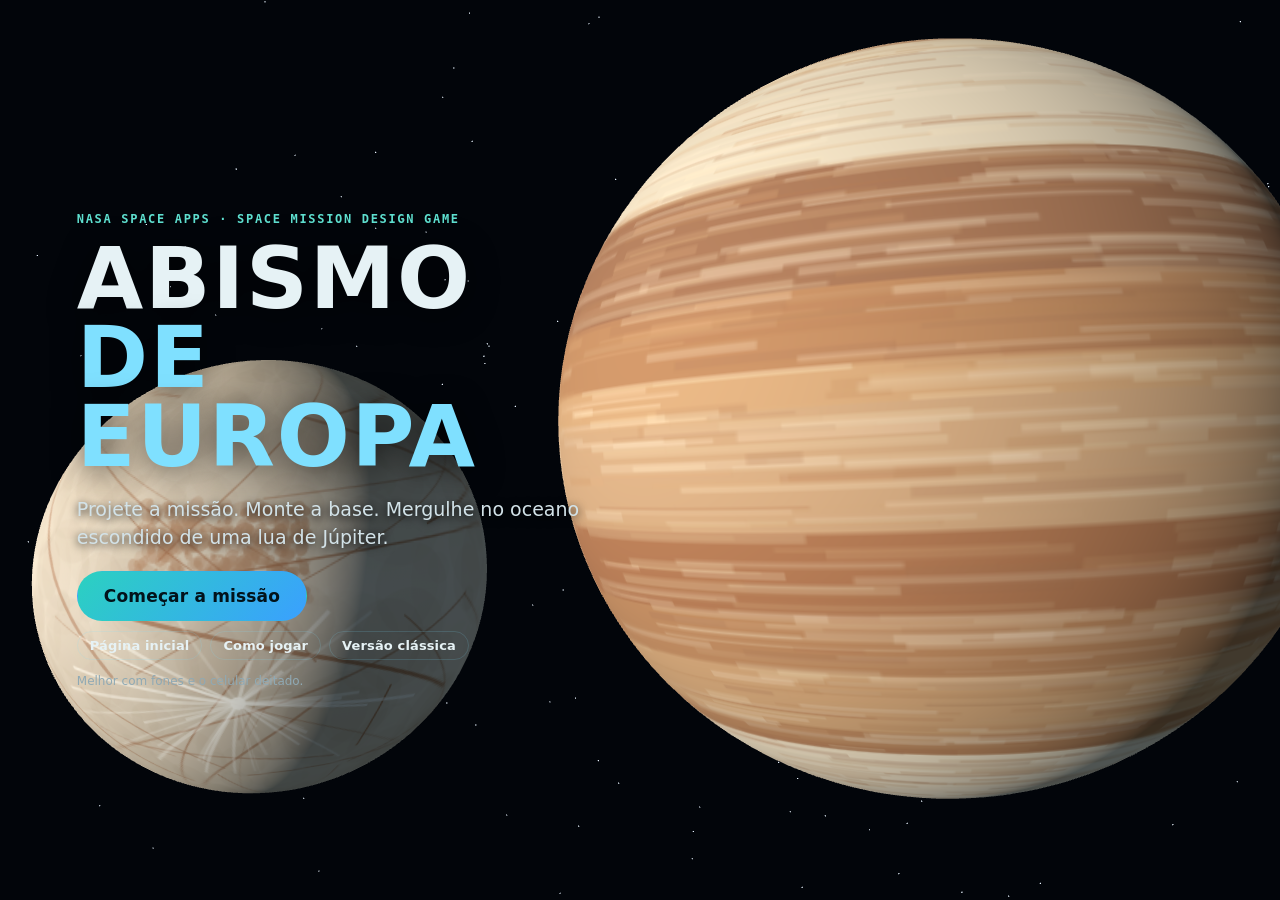
==== jogo.html @ f0102093 "Versão 2 web: página inicial com simulador e jogo de projeto de missão Porta o projeto Unity v2 para" ====
<!doctype html>
<html lang="pt-BR">
<head>
<meta charset="utf-8">
<meta name="viewport" content="width=device-width, initial-scale=1, viewport-fit=cover, user-scalable=no">
<meta name="theme-color" content="#04090f">
<meta name="apple-mobile-web-app-capable" content="yes">
<title>Abismo de Europa · o jogo</title>
<link rel="icon" href="data:image/svg+xml,%3Csvg xmlns='http://www.w3.org/2000/svg' viewBox='0 0 32 32'%3E%3Ccircle cx='16' cy='16' r='13' fill='%23d8cfc0'/%3E%3Cpath d='M5 13c8 3 14-4 22 1M7 21c6-2 12 3 19-2' stroke='%23965f3c' stroke-width='1.6' fill='none'/%3E%3C/svg%3E">
<link rel="stylesheet" href="css/base.css">
<link rel="stylesheet" href="css/game.css">
</head>
<body>
<canvas id="view" aria-label="Cena 3D"></canvas>
<div id="ui">
  <!-- barra de recursos -->
  <div id="hud" hidden>
    <div class="res" id="res"></div>
    <div class="hud-r">
      <span id="hud-cycle" class="pill"></span>
      <button class="ico" id="b-map" title="Mapa (M)">🗺</button>
      <button class="ico" id="b-diary" title="Diário (D)">📓</button>
      <button class="ico" id="b-mute" title="Som (S)">🔊</button>
    </div>
  </div>

  <!-- abertura -->
  <section id="s-title" class="screen">
    <div class="title-box">
      <p class="kicker">NASA Space Apps · Space Mission Design Game</p>
      <h1>ABISMO<br><span>DE EUROPA</span></h1>
      <p class="sub">Projete a missão. Monte a base. Mergulhe no oceano escondido de uma lua de Júpiter.</p>
      <div class="row"><button class="btn primary big" id="b-start">Começar a missão</button></div>
      <div class="row small"><a href="./" class="btn ghost small">Página inicial</a><button class="btn ghost small" id="b-how">Como jogar</button><a href="classico/" class="btn ghost small">Versão clássica</a></div>
      <p class="hint">Melhor com fones e o celular deitado.</p>
    </div>
  </section>

  <!-- projeto da missão -->
  <section id="s-design" class="screen" hidden>
    <div class="design">
      <header class="d-head">
        <p class="kicker">Projeto da missão</p>
        <nav class="steps" id="steps"></nav>
      </header>
      <div class="d-body" id="d-body"></div>
      <footer class="d-foot">
        <div class="d-meters" id="d-meters"></div>
        <div class="d-nav"><button class="btn ghost" id="d-prev">◂ Voltar</button><button class="btn primary" id="d-next">Próximo ▸</button></div>
      </footer>
    </div>
  </section>

  <!-- planejamento entre ciclos -->
  <section id="s-plan" class="screen" hidden>
    <aside class="panel plan-panel">
      <nav class="tabs" id="plan-tabs"></nav>
      <div class="tab-body" id="plan-body"></div>
    </aside>
    <aside class="panel plan-side" id="plan-side"></aside>
    <div class="plan-go"><button class="btn warm big" id="b-dive">Mergulhar ▸</button></div>
  </section>

  <!-- mergulho -->
  <section id="s-dive" class="screen" hidden>
    <div class="zone-box" id="zone-box"></div>
    <div class="log" id="log"></div>
    <div class="actions" id="actions"></div>
  </section>

  <!-- EVA -->
  <section id="s-eva" class="screen" hidden>
    <div class="eva-top"><div class="suit"><span>O₂ DO TRAJE</span><i><s id="suit-bar"></s></i><b id="suit-txt"></b></div><div class="pill" id="eva-count"></div></div>
    <div class="eva-help" id="eva-help">WASD ou setas: mover · Espaço/C: subir/descer · Shift: nadar rápido · arraste: câmera · E: entrar na eclusa</div>
    <div class="stick" id="stick"><i></i></div>
    <div class="eva-btns"><button class="btn small" id="eva-up">▲ subir</button><button class="btn small" id="eva-down">▼ descer</button><button class="btn warm" id="eva-back">Voltar à eclusa</button></div>
  </section>

  <!-- fim -->
  <section id="s-end" class="screen" hidden><div class="end" id="end"></div></section>

  <!-- diálogo -->
  <div id="dlg" hidden>
    <div class="dlg-box">
      <img id="dlg-img" alt="">
      <div class="dlg-main">
        <div class="dlg-who"><b id="dlg-name"></b><span id="dlg-role"></span></div>
        <p id="dlg-text"></p>
        <div id="dlg-choices"></div>
        <p id="dlg-note"></p>
        <button class="btn small" id="dlg-next">Continuar ▸</button>
      </div>
    </div>
  </div>

  <div id="card" hidden></div>
  <div id="sheet" hidden><div class="sheet-box"><button class="ico close" id="sheet-x" aria-label="Fechar">✕</button><div id="sheet-body"></div></div></div>
  <div id="toast" hidden></div>
  <div id="fade"><span id="fade-txt"></span></div>
  <div id="rotate" hidden><div><p>📱↻</p><p>Gire o celular para jogar deitado.</p><button class="btn small" id="rot-ok">Continuar assim</button></div></div>
</div>

<script src="lib/three.min.js"></script>
<script>window.THREE || document.write('<script src="https://cdn.jsdelivr.net/npm/three@0.128.0/build/three.min.js"><\/script>')</script>
<script type="module" src="src/game.js"></script>
</body>
</html>
---- css/base.css ----
/* Abismo de Europa · estilos compartilhados (página inicial e jogo) */
:root {
  --bg: #04090f; --bg2: #08131c; --panel: rgba(9, 22, 32, .86); --panel2: rgba(14, 32, 46, .92);
  --line: rgba(127, 224, 255, .16); --grid: rgba(255, 255, 255, .08);
  --ink: #e6f2f5; --muted: #8fa9b4; --dim: #5d7580;
  --teal: #5fe0d0; --cyan: #7fe0ff; --amber: #ffc46a; --orange: #ff9a5a; --green: #7fff9a; --red: #ff6a5a; --violet: #b49cff;
  --o2: #7fe0ff; --energy: #ffc46a; --hull: #c9d4dc; --morale: #ff9ac8; --budget: #7fff9a; --science: #b49cff;
  --radius: 14px; --font: "Inter", system-ui, -apple-system, "Segoe UI", Roboto, sans-serif; --mono: "JetBrains Mono", ui-monospace, Menlo, monospace;
  --safe-l: env(safe-area-inset-left, 0px); --safe-r: env(safe-area-inset-right, 0px); --safe-t: env(safe-area-inset-top, 0px); --safe-b: env(safe-area-inset-bottom, 0px);
  color-scheme: dark;
}
* { box-sizing: border-box; }
html, body { margin: 0; background: var(--bg); color: var(--ink); font-family: var(--font); -webkit-font-smoothing: antialiased; }
a { color: var(--cyan); }
button { font: inherit; color: inherit; cursor: pointer; }
.btn { text-decoration: none; display: inline-flex; align-items: center; justify-content: center; gap: 6px; border: 1px solid var(--line); background: var(--panel2); color: var(--ink); padding: 10px 16px; border-radius: 999px; font-weight: 600; letter-spacing: .01em; transition: transform .15s, background .15s, border-color .15s; touch-action: manipulation; }
.btn:hover:not(:disabled) { border-color: var(--cyan); transform: translateY(-1px); }
.btn:disabled { opacity: .4; cursor: not-allowed; }
.btn.primary { background: linear-gradient(135deg, #2bd1c0, #3aa0ff); color: #02121a; border-color: transparent; }
.btn.warm { background: linear-gradient(135deg, #ffc46a, #ff8a4a); color: #1a0c02; border-color: transparent; }
.btn.ghost { background: transparent; }
.btn.small { padding: 6px 12px; font-size: 13px; }
.chip { border: 1px solid var(--line); background: rgba(8, 20, 30, .7); color: var(--muted); padding: 7px 13px; border-radius: 999px; font-size: 13px; font-weight: 600; }
.chip.on { color: #02121a; background: var(--cyan); border-color: var(--cyan); }
.kicker { font: 600 12px/1.2 var(--mono); letter-spacing: .14em; text-transform: uppercase; color: var(--teal); }
.muted { color: var(--muted); }
.tag { display: inline-block; font: 700 10px/1 var(--mono); letter-spacing: .08em; text-transform: uppercase; padding: 4px 7px; border-radius: 6px; background: rgba(127, 224, 255, .12); color: var(--cyan); }
.tag.bom { background: rgba(127, 255, 154, .14); color: var(--green); }
.tag.arriscado, .tag.atenção { background: rgba(255, 196, 106, .15); color: var(--amber); }
.tag.frágil { background: rgba(255, 106, 90, .16); color: var(--red); }
.tag.troca { background: rgba(180, 156, 255, .15); color: var(--violet); }
.legend { display: flex; flex-wrap: wrap; gap: 6px 14px; font-size: 12px; color: var(--muted); }
.legend i { display: inline-block; width: 10px; height: 10px; border-radius: 3px; margin-right: 5px; vertical-align: -1px; }
canvas.chart { width: 100%; display: block; }
:focus-visible { outline: 2px solid var(--cyan); outline-offset: 2px; }
@media (prefers-reduced-motion: reduce) { * { transition: none !important; animation: none !important; } }
---- css/game.css ----
/* Jogo */
html, body { height: 100%; overflow: hidden; overscroll-behavior: none; -webkit-user-select: none; user-select: none; -webkit-tap-highlight-color: transparent; }
#view { position: fixed; inset: 0; width: 100%; height: 100%; display: block; touch-action: none; }
#ui { position: fixed; inset: 0; pointer-events: none; padding: var(--safe-t) var(--safe-r) var(--safe-b) var(--safe-l); }
#ui > *, .screen > * { pointer-events: auto; }
.screen { position: absolute; inset: var(--safe-t) var(--safe-r) var(--safe-b) var(--safe-l); pointer-events: none; }
[hidden] { display: none !important; }
.btn.big { padding: 14px 26px; font-size: 17px; }
.ico { background: var(--panel); border: 1px solid var(--line); border-radius: 10px; width: 38px; height: 38px; display: grid; place-items: center; font-size: 17px; }
.pill { background: var(--panel); border: 1px solid var(--line); border-radius: 999px; padding: 7px 12px; font: 600 12px var(--mono); white-space: nowrap; }
.panel { background: var(--panel); border: 1px solid var(--line); border-radius: var(--radius); backdrop-filter: blur(6px); -webkit-backdrop-filter: blur(6px); }
.scroll-y { overflow-y: auto; -webkit-overflow-scrolling: touch; }

/* HUD */
#hud { position: absolute; z-index: 5; top: calc(8px + var(--safe-t)); left: calc(10px + var(--safe-l)); right: calc(10px + var(--safe-r)); display: flex; gap: 10px; align-items: flex-start; justify-content: space-between; pointer-events: none; }
#hud > * { pointer-events: auto; }
.res { display: flex; gap: 6px; flex-wrap: wrap; }
.r { background: var(--panel); border: 1px solid var(--line); border-radius: 10px; padding: 5px 9px 6px; min-width: 76px; }
.r span { display: block; font: 700 9px var(--mono); letter-spacing: .1em; color: var(--muted); text-transform: uppercase; }
.r b { font: 700 15px var(--mono); }
.r i { display: block; height: 3px; border-radius: 2px; background: var(--grid); margin-top: 3px; overflow: hidden; }
.r i s { display: block; height: 100%; text-decoration: none; transition: width .4s; }
.r.low { border-color: var(--red); animation: pulse 1s infinite; }
@keyframes pulse { 50% { box-shadow: 0 0 0 3px rgba(255, 106, 90, .25); } }
.hud-r { display: flex; gap: 6px; align-items: center; }

/* abertura */
#s-title { display: flex; align-items: center; padding: 0 6vw; }
.title-box { max-width: 560px; }
.title-box h1 { font: 800 clamp(40px, 8vw, 86px)/.92 var(--font); letter-spacing: .02em; margin: 10px 0 16px; text-shadow: 0 4px 30px rgba(0, 0, 0, .6); }
.title-box h1 span { color: var(--cyan); }
.title-box .sub { font-size: clamp(15px, 2vw, 19px); line-height: 1.5; color: #d2e2e8; text-shadow: 0 2px 10px #000; }
.title-box .row { display: flex; gap: 8px; flex-wrap: wrap; margin-top: 18px; }
.title-box .row.small { margin-top: 10px; }
.title-box .hint { color: var(--muted); font-size: 12px; margin-top: 14px; }

/* projeto da missão */
#s-design { display: flex; align-items: stretch; justify-content: flex-start; padding: 10px; }
.design { width: min(760px, 100%); display: flex; flex-direction: column; background: var(--panel); border: 1px solid var(--line); border-radius: 18px; overflow: hidden; backdrop-filter: blur(8px); }
.d-head { padding: 14px 18px 10px; border-bottom: 1px solid var(--line); }
.steps { display: flex; gap: 6px; margin-top: 8px; flex-wrap: wrap; }
.steps button { background: none; border: 1px solid var(--grid); border-radius: 999px; padding: 5px 11px; font-size: 13px; color: var(--muted); }
.steps button.on { border-color: var(--cyan); color: var(--ink); background: rgba(127, 224, 255, .1); }
.steps button.done { color: var(--teal); }
.d-body { flex: 1; overflow-y: auto; padding: 16px 18px; min-height: 0; }
.d-body h2 { font-size: 22px; margin: 0 0 4px; }
.d-body .intro { color: var(--muted); margin: 0 0 14px; font-size: 14px; line-height: 1.5; }
.d-foot { border-top: 1px solid var(--line); padding: 10px 18px; display: flex; gap: 14px; align-items: center; justify-content: space-between; flex-wrap: wrap; }
.d-meters { display: flex; gap: 14px; flex: 1; min-width: 240px; }
.meter { flex: 1; font-size: 12px; }
.meter b { font: 700 14px var(--mono); }
.meter i { display: block; height: 6px; border-radius: 3px; background: var(--grid); margin-top: 4px; overflow: hidden; }
.meter i s { display: block; height: 100%; text-decoration: none; transition: width .3s; }
.meter.bad b { color: var(--red); }
.d-nav { display: flex; gap: 8px; }
.d-why { color: var(--amber); font-size: 12px; width: 100%; margin: 0; }
.who { display: grid; grid-template-columns: 1fr 1fr; gap: 12px; }
.who button { background: rgba(255, 255, 255, .03); border: 2px solid var(--grid); border-radius: 16px; padding: 10px; text-align: center; }
.who button.on { border-color: var(--cyan); background: rgba(127, 224, 255, .08); }
.who img { width: 100%; max-width: 180px; aspect-ratio: 3 / 4; object-fit: cover; object-position: top; border-radius: 12px; display: block; margin: 0 auto 8px; }
.mapwrap { position: relative; }
#surf { width: 100%; aspect-ratio: 2 / 1; border-radius: 12px; display: block; cursor: pointer; touch-action: manipulation; }
.mcard { margin-top: 12px; background: rgba(255, 255, 255, .03); border: 1px solid var(--grid); border-left: 4px solid var(--c, var(--cyan)); border-radius: 12px; padding: 12px 14px; font-size: 14px; line-height: 1.5; }
.mcard h3 { margin: 0 0 4px; font-size: 18px; }
.mcard .q { color: var(--amber); font-weight: 600; }
.mcard .f { color: var(--muted); font-size: 13px; }
.mtabs { display: flex; gap: 6px; flex-wrap: wrap; margin-bottom: 10px; }
.opts { display: grid; grid-template-columns: repeat(3, 1fr); gap: 10px; margin-bottom: 16px; }
.opt { text-align: left; background: rgba(255, 255, 255, .03); border: 2px solid var(--grid); border-radius: 14px; padding: 12px; display: flex; flex-direction: column; gap: 6px; font-size: 13px; line-height: 1.45; color: var(--muted); }
.opt b { color: var(--ink); font-size: 15px; }
.opt .nums { font: 600 12px var(--mono); color: var(--teal); }
.opt.on { border-color: var(--amber); background: rgba(255, 196, 106, .07); }
.opt .fact { font-size: 12px; color: var(--dim); }
.crew { display: grid; grid-template-columns: repeat(auto-fill, minmax(150px, 1fr)); gap: 10px; }
.cm { position: relative; text-align: left; background: rgba(255, 255, 255, .03); border: 2px solid var(--grid); border-radius: 14px; padding: 8px; font-size: 12px; line-height: 1.4; color: var(--muted); display: flex; flex-direction: column; gap: 4px; }
.cm img { width: 100%; aspect-ratio: 1; object-fit: cover; object-position: top; border-radius: 10px; }
.cm b { color: var(--ink); font-size: 13px; }
.cm .perk { color: var(--teal); }
.cm .cost { font: 700 11px var(--mono); color: var(--amber); }
.cm.on { border-color: var(--teal); background: rgba(95, 224, 208, .08); }
.cm.fixed { border-style: dashed; }
.cm .badge { position: absolute; top: 12px; left: 12px; background: var(--teal); color: #02121a; font: 800 10px var(--mono); padding: 3px 6px; border-radius: 6px; }

/* planejamento */
#s-plan { display: grid; grid-template-columns: minmax(300px, 420px) 1fr minmax(240px, 320px); grid-template-rows: 1fr auto; gap: 10px; padding: 64px 10px 10px; }
.plan-panel { grid-row: 1 / 3; display: flex; flex-direction: column; min-height: 0; overflow: hidden; }
.tabs { display: flex; gap: 2px; padding: 8px; border-bottom: 1px solid var(--line); overflow-x: auto; flex-shrink: 0; }
.tabs button { background: none; border: 0; border-radius: 8px; padding: 7px 10px; font-size: 13px; font-weight: 600; color: var(--muted); white-space: nowrap; }
.tabs button.on { background: rgba(127, 224, 255, .12); color: var(--ink); }
.tab-body { flex: 1; overflow-y: auto; padding: 10px; display: flex; flex-direction: column; gap: 8px; min-height: 0; }
.tab-body .intro { font-size: 12px; color: var(--muted); margin: 0 0 2px; line-height: 1.45; }
.item { background: rgba(255, 255, 255, .03); border: 1px solid var(--grid); border-radius: 12px; padding: 10px 12px; font-size: 13px; line-height: 1.45; display: grid; grid-template-columns: 1fr auto; gap: 4px 10px; align-items: center; }
.item b { font-size: 14px; }
.item .eff { color: var(--teal); font-size: 12px; grid-column: 1; }
.item .desc { color: var(--muted); font-size: 12px; grid-column: 1 / 3; }
.item .btn { grid-row: 1 / 3; grid-column: 2; }
.item.owned { border-color: rgba(95, 224, 208, .35); }
.item .lv { font: 700 11px var(--mono); color: var(--amber); margin-left: 6px; }
.power { display: grid; grid-template-columns: 1fr auto auto auto; gap: 8px; align-items: center; font-size: 13px; }
.power .cells { display: flex; gap: 3px; }
.power .cells i { width: 14px; height: 18px; border-radius: 3px; background: var(--grid); }
.power .cells i.on { background: var(--amber); }
.plan-side { grid-column: 3; grid-row: 1; padding: 12px 14px; overflow-y: auto; font-size: 13px; line-height: 1.5; min-height: 0; }
.plan-side h3 { font-size: 14px; margin: 12px 0 6px; }
.plan-side h3:first-child { margin-top: 0; }
.plan-side .goal { color: var(--amber); }
.zonechk { display: flex; flex-wrap: wrap; gap: 4px; margin-top: 6px; }
.zonechk span { font: 600 11px var(--mono); padding: 3px 7px; border-radius: 6px; background: var(--grid); color: var(--muted); }
.zonechk span.ok { background: rgba(95, 224, 208, .2); color: var(--teal); }
.plan-go { grid-column: 3; grid-row: 2; display: flex; justify-content: flex-end; }
.plan-go .btn { width: 100%; }
.crewrow { display: grid; grid-template-columns: 52px 1fr auto; gap: 10px; align-items: center; }
.crewrow img { width: 52px; height: 52px; border-radius: 10px; object-fit: cover; object-position: top; }

/* mergulho */
.zone-box { position: absolute; top: 64px; right: 10px; width: min(300px, 40vw); padding: 10px 12px; font-size: 12px; line-height: 1.45; }
.zone-box b { font-size: 15px; display: block; }
.zone-box .depth { font: 700 20px var(--mono); color: var(--cyan); }
.log { position: absolute; left: 10px; top: 64px; bottom: 100px; width: min(420px, 46vw); display: flex; flex-direction: column; justify-content: flex-end; gap: 4px; overflow: hidden; pointer-events: none !important; mask-image: linear-gradient(transparent, #000 30%); -webkit-mask-image: linear-gradient(transparent, #000 30%); }
.log p { margin: 0; font-size: 13px; line-height: 1.45; background: rgba(4, 12, 18, .72); padding: 6px 10px; border-radius: 8px; border-left: 3px solid var(--grid); }
.log p.sys { color: var(--muted); }
.log p.good { border-left-color: var(--green); }
.log p.warn { border-left-color: var(--amber); color: #ffe2b0; }
.log p.crit { border-left-color: var(--red); color: #ffc4bc; }
.log p.disc { border-left-color: var(--violet); font-weight: 700; color: #e4dbff; }
.log p.fact { border-left-color: var(--cyan); color: #c4eefc; }
.log p.strange { border-left-color: var(--teal); }
.actions { position: absolute; left: 10px; right: 10px; bottom: 10px; display: grid; grid-template-columns: repeat(13, minmax(0, 1fr)); gap: 6px; }
.act { background: var(--panel2); border: 1px solid var(--line); border-radius: 12px; padding: 7px 4px; display: flex; flex-direction: column; align-items: center; gap: 2px; min-height: 64px; justify-content: center; text-align: center; touch-action: manipulation; }
.act .k { font: 700 10px var(--mono); color: var(--dim); }
.act b { font-size: 12.5px; line-height: 1.15; }
.act small { font: 600 10.5px var(--mono); color: var(--amber); max-width: 100%; white-space: nowrap; overflow: hidden; text-overflow: ellipsis; }
.act:disabled { opacity: .38; }
.act.hot { border-color: var(--cyan); box-shadow: 0 0 0 1px var(--cyan) inset; }
.act.end { background: linear-gradient(135deg, #ffc46a33, #ff8a4a33); border-color: var(--amber); }

/* EVA */
.eva-top { position: absolute; top: 10px; left: 50%; transform: translateX(-50%); display: flex; gap: 8px; align-items: center; }
.suit { background: var(--panel); border: 1px solid var(--line); border-radius: 12px; padding: 7px 12px; display: flex; gap: 10px; align-items: center; font: 700 11px var(--mono); }
.suit i { width: 160px; height: 8px; border-radius: 4px; background: var(--grid); overflow: hidden; display: block; }
.suit s { display: block; height: 100%; background: var(--cyan); text-decoration: none; }
.eva-help { position: absolute; top: 58px; left: 50%; transform: translateX(-50%); font-size: 12px; color: var(--muted); background: rgba(4, 12, 18, .6); padding: 5px 10px; border-radius: 8px; white-space: nowrap; }
.stick { position: absolute; left: 24px; bottom: 24px; width: 130px; height: 130px; border-radius: 50%; background: rgba(127, 224, 255, .08); border: 2px solid var(--line); touch-action: none; display: none; }
.stick i { position: absolute; left: 50%; top: 50%; width: 54px; height: 54px; margin: -27px; border-radius: 50%; background: rgba(127, 224, 255, .35); }
.eva-btns { position: absolute; right: 16px; bottom: 20px; display: flex; flex-direction: column; gap: 8px; align-items: flex-end; }
.eva-btns .btn.small { min-width: 96px; }
body.touch .stick { display: block; }
body.touch .eva-help { display: none; }

/* diálogo */
#dlg { position: absolute; z-index: 30; left: 0; right: 0; bottom: 0; padding: 10px calc(10px + var(--safe-r)) calc(10px + var(--safe-b)) calc(10px + var(--safe-l)); display: flex; justify-content: center; background: linear-gradient(transparent, rgba(2, 6, 10, .7)); }
.dlg-box { width: min(880px, 100%); display: grid; grid-template-columns: 150px 1fr; gap: 16px; background: var(--panel2); border: 1px solid var(--line); border-radius: 18px; padding: 14px; box-shadow: 0 10px 40px rgba(0, 0, 0, .5); animation: up .25s ease-out; }
@keyframes up { from { transform: translateY(16px); opacity: 0; } }
#dlg-img { width: 150px; height: 180px; object-fit: cover; object-position: top; border-radius: 12px; border: 2px solid var(--c, var(--line)); background: #0a1822; }
.dlg-main { display: flex; flex-direction: column; gap: 8px; min-width: 0; }
.dlg-who b { font-size: 17px; color: var(--c, var(--ink)); }
.dlg-who span { display: block; font-size: 12px; color: var(--muted); }
#dlg-text { margin: 0; font-size: 16px; line-height: 1.55; min-height: 3em; }
#dlg-choices { display: grid; gap: 6px; }
#dlg-choices button { text-align: left; background: rgba(255, 255, 255, .04); border: 1px solid var(--line); border-radius: 12px; padding: 9px 12px; font-size: 14px; font-weight: 600; }
#dlg-choices button small { display: block; font: 500 11.5px var(--mono); color: var(--teal); margin-top: 2px; }
#dlg-choices button:disabled { opacity: .45; }
#dlg-choices button:disabled small { color: var(--red); }
#dlg-choices button:hover:not(:disabled) { border-color: var(--cyan); }
#dlg-note { margin: 0; font-size: 12px; color: var(--muted); line-height: 1.45; }
#dlg-note:empty { display: none; }
#dlg-next { align-self: flex-end; }

/* cartões, folhas e avisos */
#card { position: absolute; z-index: 20; top: 64px; left: 50%; transform: translateX(-50%); width: min(560px, calc(100% - 20px)); background: var(--panel2); border: 1px solid var(--violet); border-radius: 16px; padding: 14px 16px; font-size: 14px; line-height: 1.5; animation: up .3s; }
#card .kicker { color: var(--violet); }
#card h3 { margin: 4px 0 6px; font-size: 20px; }
#card .fact { margin-top: 8px; padding-top: 8px; border-top: 1px solid var(--grid); color: #c4eefc; font-size: 13px; }
#card .src { color: var(--dim); font: 600 11px var(--mono); }
#sheet { position: absolute; z-index: 40; inset: 0; background: rgba(2, 6, 10, .7); display: flex; align-items: center; justify-content: center; padding: calc(10px + var(--safe-t)) 10px calc(10px + var(--safe-b)); }
.sheet-box { position: relative; width: min(820px, 100%); max-height: 100%; overflow-y: auto; background: var(--panel2); border: 1px solid var(--line); border-radius: 18px; padding: 20px; font-size: 14px; line-height: 1.55; }
.sheet-box h2 { margin: 0 0 8px; font-size: 22px; }
.sheet-box h3 { margin: 18px 0 6px; font-size: 15px; color: var(--amber); }
.close { position: sticky; float: right; top: 0; }
#section { width: 100%; height: min(52vh, 420px); border-radius: 12px; display: block; }
#toast { position: absolute; z-index: 35; left: 50%; bottom: 96px; transform: translateX(-50%); background: var(--panel2); border: 1px solid var(--cyan); border-radius: 12px; padding: 10px 14px; font-size: 13px; line-height: 1.45; max-width: min(560px, 92vw); text-align: center; }
#fade { position: absolute; z-index: 50; inset: 0; background: #02060a; opacity: 0; pointer-events: none; display: grid; place-items: center; transition: opacity .5s; }
#fade.on { opacity: 1; pointer-events: auto; }
#fade span { font: 700 14px var(--mono); letter-spacing: .2em; color: var(--cyan); }
#rotate { position: absolute; z-index: 60; inset: 0; background: rgba(2, 6, 10, .94); display: grid; place-items: center; text-align: center; font-size: 16px; }
#rotate p:first-child { font-size: 46px; margin: 0; }

/* fim */
#s-end { overflow-y: auto; pointer-events: auto; background: rgba(2, 6, 10, .55); }
.end { width: min(900px, calc(100% - 20px)); margin: 20px auto; background: var(--panel2); border: 1px solid var(--line); border-radius: 18px; padding: 22px; }
.end .grade { float: right; font: 800 72px/1 var(--font); color: var(--amber); margin-left: 16px; }
.end h2 { font-size: 30px; margin: 4px 0 10px; }
.end p { line-height: 1.6; }
.end .stats { display: grid; grid-template-columns: repeat(4, 1fr); gap: 8px; margin: 16px 0; clear: both; }
.end .stats div { background: rgba(255, 255, 255, .04); border-radius: 12px; padding: 10px; }
.end .stats b { display: block; font: 700 20px var(--mono); }
.end .stats span { font-size: 12px; color: var(--muted); }
.end ul { padding-left: 18px; line-height: 1.55; }
.end ul.dim li { color: var(--muted); font-size: 13px; }
.end .interp { display: grid; gap: 8px; margin: 12px 0; }
.end .interp div { background: rgba(255, 255, 255, .03); border: 1px solid var(--grid); border-radius: 12px; padding: 10px 12px; font-size: 14px; line-height: 1.5; }
.end .interp .tag { margin-right: 8px; }
.end .row { display: flex; gap: 8px; flex-wrap: wrap; margin-top: 18px; }

/* telas menores e celular deitado */
@media (max-width: 1100px) {
  #s-plan { grid-template-columns: minmax(280px, 380px) 1fr; }
  .plan-side { grid-column: 2; grid-row: 1; justify-self: end; width: min(300px, 100%); align-self: start; max-height: 60%; }
  .plan-go { grid-column: 2; }
  .actions { grid-template-columns: repeat(7, minmax(0, 1fr)); }
  .log { bottom: 170px; }
}
@media (max-height: 520px), (max-width: 700px) {
  .r { min-width: 0; padding: 3px 7px; }
  .r b { font-size: 12px; }
  .r span { font-size: 8px; }
  .ico { width: 32px; height: 32px; font-size: 14px; }
  .pill { padding: 5px 9px; font-size: 11px; }
  #s-plan { padding-top: 50px; grid-template-columns: minmax(250px, 46%) 1fr; }
  .plan-side { display: none; }
  .zone-box { top: 50px; font-size: 11px; width: 220px; }
  .zone-box .depth { font-size: 15px; }
  .log { top: 50px; bottom: 140px; }
  .log p { font-size: 11.5px; padding: 4px 8px; }
  .act { min-height: 0; padding: 4px 2px; border-radius: 9px; }
  .act b { font-size: 11px; }
  .act .k { display: none; }
  .dlg-box { grid-template-columns: 84px 1fr; gap: 10px; padding: 10px; }
  #dlg-img { width: 84px; height: 104px; }
  #dlg-text { font-size: 14px; }
  #dlg-choices button { padding: 6px 10px; font-size: 13px; }
  .opts { grid-template-columns: 1fr; }
  .end .stats { grid-template-columns: repeat(2, 1fr); }
  .title-box h1 { font-size: 44px; }
}
@media (max-height: 520px) {
  .actions { grid-template-columns: repeat(13, minmax(0, 1fr)); gap: 4px; }
  .log { bottom: 66px; width: 40vw; }
  .d-body { padding: 10px 14px; }
  #dlg { padding-top: 4px; }
  .dlg-box { max-height: 70vh; overflow-y: auto; }
}
@media (max-width: 700px) and (min-height: 521px) {
  .actions { grid-template-columns: repeat(5, minmax(0, 1fr)); }
  .log { bottom: 210px; width: auto; right: 10px; top: 150px; }
  .zone-box { left: 10px; right: auto; top: 90px; width: auto; }
  #s-plan { grid-template-columns: 1fr; grid-template-rows: 1fr auto; padding-top: 96px; }
  .plan-panel { grid-row: 1; max-height: 58vh; align-self: end; }
  .plan-go { grid-column: 1; grid-row: 2; }
  .who { gap: 8px; }
}
.suit span { white-space: nowrap; }
@media (max-height: 520px) {
  #s-design { padding: 6px; }
  .d-head { padding: 8px 14px 6px; }
  .d-head .kicker { display: none; }
  .steps { margin-top: 0; }
  .d-body h2 { font-size: 18px; }
  .d-body .intro { font-size: 12px; margin-bottom: 8px; }
  .d-foot { padding: 6px 12px; gap: 8px; }
  .d-foot .btn { padding: 7px 12px; }
  .log { bottom: 92px; }
  .plan-go .btn { padding: 10px 16px; font-size: 15px; }
  .plan-go { justify-content: flex-end; }
  .plan-go .btn { width: auto; }
  .suit i { width: 100px; }
  .eva-top { top: 6px; }
}
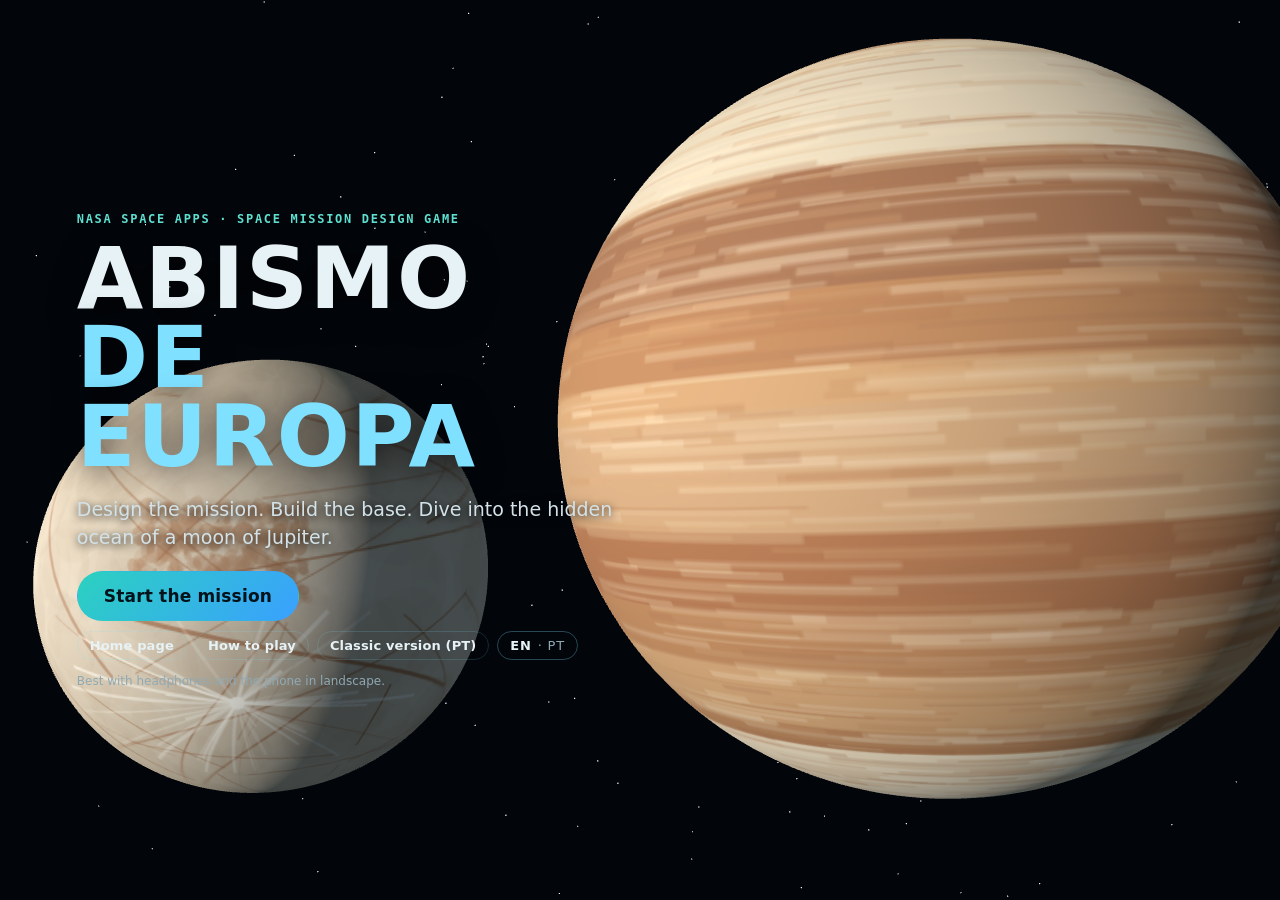
==== commit a0dd7b01: "English by default, Portuguese optional (EN · PT toggle) Site, game, simulator, quiz and all game da" ====
--- a/jogo.html
+++ b/jogo.html
@@ -1,26 +1,27 @@
 <!doctype html>
-<html lang="pt-BR">
+<html lang="en">
 <head>
 <meta charset="utf-8">
 <meta name="viewport" content="width=device-width, initial-scale=1, viewport-fit=cover, user-scalable=no">
 <meta name="theme-color" content="#04090f">
 <meta name="apple-mobile-web-app-capable" content="yes">
-<title>Abismo de Europa · o jogo</title>
+<title>Abismo de Europa · the game</title>
+<meta name="title-pt" content="Abismo de Europa · o jogo">
 <link rel="icon" href="data:image/svg+xml,%3Csvg xmlns='http://www.w3.org/2000/svg' viewBox='0 0 32 32'%3E%3Ccircle cx='16' cy='16' r='13' fill='%23d8cfc0'/%3E%3Cpath d='M5 13c8 3 14-4 22 1M7 21c6-2 12 3 19-2' stroke='%23965f3c' stroke-width='1.6' fill='none'/%3E%3C/svg%3E">
 <link rel="stylesheet" href="css/base.css">
 <link rel="stylesheet" href="css/game.css">
 </head>
 <body>
-<canvas id="view" aria-label="Cena 3D"></canvas>
+<canvas id="view" aria-label="3D scene" data-pt-aria="Cena 3D"></canvas>
 <div id="ui">
   <!-- barra de recursos -->
   <div id="hud" hidden>
     <div class="res" id="res"></div>
     <div class="hud-r">
       <span id="hud-cycle" class="pill"></span>
-      <button class="ico" id="b-map" title="Mapa (M)">🗺</button>
-      <button class="ico" id="b-diary" title="Diário (D)">📓</button>
-      <button class="ico" id="b-mute" title="Som (S)">🔊</button>
+      <button class="ico" id="b-map" title="Map (M)" data-pt-title="Mapa (M)">🗺</button>
+      <button class="ico" id="b-diary" title="Log (D)" data-pt-title="Diário (D)">📓</button>
+      <button class="ico" id="b-mute" title="Sound (S)" data-pt-title="Som (S)">🔊</button>
     </div>
   </div>
 
@@ -29,10 +30,10 @@
     <div class="title-box">
       <p class="kicker">NASA Space Apps · Space Mission Design Game</p>
       <h1>ABISMO<br><span>DE EUROPA</span></h1>
-      <p class="sub">Projete a missão. Monte a base. Mergulhe no oceano escondido de uma lua de Júpiter.</p>
-      <div class="row"><button class="btn primary big" id="b-start">Começar a missão</button></div>
-      <div class="row small"><a href="./" class="btn ghost small">Página inicial</a><button class="btn ghost small" id="b-how">Como jogar</button><a href="classico/" class="btn ghost small">Versão clássica</a></div>
-      <p class="hint">Melhor com fones e o celular deitado.</p>
+      <p class="sub" data-pt="Projete a missão. Monte a base. Mergulhe no oceano escondido de uma lua de Júpiter.">Design the mission. Build the base. Dive into the hidden ocean of a moon of Jupiter.</p>
+      <div class="row"><button class="btn primary big" id="b-start" data-pt="Começar a missão">Start the mission</button></div>
+      <div class="row small"><a href="./" class="btn ghost small" data-pt="Página inicial">Home page</a><button class="btn ghost small" id="b-how" data-pt="Como jogar">How to play</button><a href="classico/" class="btn ghost small" data-pt="Versão clássica">Classic version (PT)</a><button class="btn ghost small lang" data-lang-toggle>EN · PT</button></div>
+      <p class="hint" data-pt="Melhor com fones e o celular deitado.">Best with headphones and the phone in landscape.</p>
     </div>
   </section>
 
@@ -40,13 +41,13 @@
   <section id="s-design" class="screen" hidden>
     <div class="design">
       <header class="d-head">
-        <p class="kicker">Projeto da missão</p>
+        <p class="kicker" data-pt="Projeto da missão">Mission design</p>
         <nav class="steps" id="steps"></nav>
       </header>
       <div class="d-body" id="d-body"></div>
       <footer class="d-foot">
         <div class="d-meters" id="d-meters"></div>
-        <div class="d-nav"><button class="btn ghost" id="d-prev">◂ Voltar</button><button class="btn primary" id="d-next">Próximo ▸</button></div>
+        <div class="d-nav"><button class="btn ghost" id="d-prev" data-pt="◂ Voltar">◂ Back</button><button class="btn primary" id="d-next" data-pt="Próximo ▸">Next ▸</button></div>
       </footer>
     </div>
   </section>
@@ -58,7 +59,7 @@
       <div class="tab-body" id="plan-body"></div>
     </aside>
     <aside class="panel plan-side" id="plan-side"></aside>
-    <div class="plan-go"><button class="btn warm big" id="b-dive">Mergulhar ▸</button></div>
+    <div class="plan-go"><button class="btn warm big" id="b-dive" data-pt="Mergulhar ▸">Dive ▸</button></div>
   </section>
 
   <!-- mergulho -->
@@ -70,10 +71,10 @@
 
   <!-- EVA -->
   <section id="s-eva" class="screen" hidden>
-    <div class="eva-top"><div class="suit"><span>O₂ DO TRAJE</span><i><s id="suit-bar"></s></i><b id="suit-txt"></b></div><div class="pill" id="eva-count"></div></div>
-    <div class="eva-help" id="eva-help">WASD ou setas: mover · Espaço/C: subir/descer · Shift: nadar rápido · arraste: câmera · E: entrar na eclusa</div>
+    <div class="eva-top"><div class="suit"><span data-pt="O₂ DO TRAJE">SUIT O₂</span><i><s id="suit-bar"></s></i><b id="suit-txt"></b></div><div class="pill" id="eva-count"></div></div>
+    <div class="eva-help" id="eva-help" data-pt="WASD ou setas: mover · Espaço/C: subir/descer · Shift: nadar rápido · arraste: câmera · E: entrar na eclusa">WASD or arrows: move · Space/C: up/down · Shift: swim fast · drag: camera · E: enter the airlock</div>
     <div class="stick" id="stick"><i></i></div>
-    <div class="eva-btns"><button class="btn small" id="eva-up">▲ subir</button><button class="btn small" id="eva-down">▼ descer</button><button class="btn warm" id="eva-back">Voltar à eclusa</button></div>
+    <div class="eva-btns"><button class="btn small" id="eva-up" data-pt="▲ subir">▲ up</button><button class="btn small" id="eva-down" data-pt="▼ descer">▼ down</button><button class="btn warm" id="eva-back" data-pt="Voltar à eclusa">Back to the airlock</button></div>
   </section>
 
   <!-- fim -->
@@ -88,16 +89,16 @@
         <p id="dlg-text"></p>
         <div id="dlg-choices"></div>
         <p id="dlg-note"></p>
-        <button class="btn small" id="dlg-next">Continuar ▸</button>
+        <button class="btn small" id="dlg-next" data-pt="Continuar ▸">Continue ▸</button>
       </div>
     </div>
   </div>
 
   <div id="card" hidden></div>
-  <div id="sheet" hidden><div class="sheet-box"><button class="ico close" id="sheet-x" aria-label="Fechar">✕</button><div id="sheet-body"></div></div></div>
+  <div id="sheet" hidden><div class="sheet-box"><button class="ico close" id="sheet-x" aria-label="Close" data-pt-aria="Fechar">✕</button><div id="sheet-body"></div></div></div>
   <div id="toast" hidden></div>
   <div id="fade"><span id="fade-txt"></span></div>
-  <div id="rotate" hidden><div><p>📱↻</p><p>Gire o celular para jogar deitado.</p><button class="btn small" id="rot-ok">Continuar assim</button></div></div>
+  <div id="rotate" hidden><div><p>📱↻</p><p data-pt="Gire o celular para jogar deitado.">Turn your phone sideways to play in landscape.</p><button class="btn small" id="rot-ok" data-pt="Continuar assim">Keep it like this</button></div></div>
 </div>
 
 <script src="lib/three.min.js"></script>
--- a/css/base.css
+++ b/css/base.css
@@ -34,3 +34,8 @@
 canvas.chart { width: 100%; display: block; }
 :focus-visible { outline: 2px solid var(--cyan); outline-offset: 2px; }
 @media (prefers-reduced-motion: reduce) { * { transition: none !important; animation: none !important; } }
+
+/* botão de idioma */
+.lang { font: inherit; font-size: 12px; letter-spacing: .06em; color: var(--muted); background: transparent; border: 1px solid rgba(127,224,255,.3); border-radius: 999px; padding: 5px 10px; cursor: pointer; }
+.lang b { color: var(--ink); }
+.lang:hover { border-color: rgba(127,224,255,.7); }
--- a/css/game.css
+++ b/css/game.css
@@ -115,7 +115,8 @@
 /* mergulho */
 .zone-box { position: absolute; top: 64px; right: 10px; width: min(300px, 40vw); padding: 10px 12px; font-size: 12px; line-height: 1.45; }
 .zone-box b { font-size: 15px; display: block; }
-.zone-box .depth { font: 700 20px var(--mono); color: var(--cyan); }
+.zone-box .depth { font: 700 20px var(--mono); color: var(--cyan); white-space: nowrap; }
+.zone-box .kicker { margin-right: 10px; }
 .log { position: absolute; left: 10px; top: 64px; bottom: 100px; width: min(420px, 46vw); display: flex; flex-direction: column; justify-content: flex-end; gap: 4px; overflow: hidden; pointer-events: none !important; mask-image: linear-gradient(transparent, #000 30%); -webkit-mask-image: linear-gradient(transparent, #000 30%); }
 .log p { margin: 0; font-size: 13px; line-height: 1.45; background: rgba(4, 12, 18, .72); padding: 6px 10px; border-radius: 8px; border-left: 3px solid var(--grid); }
 .log p.sys { color: var(--muted); }
